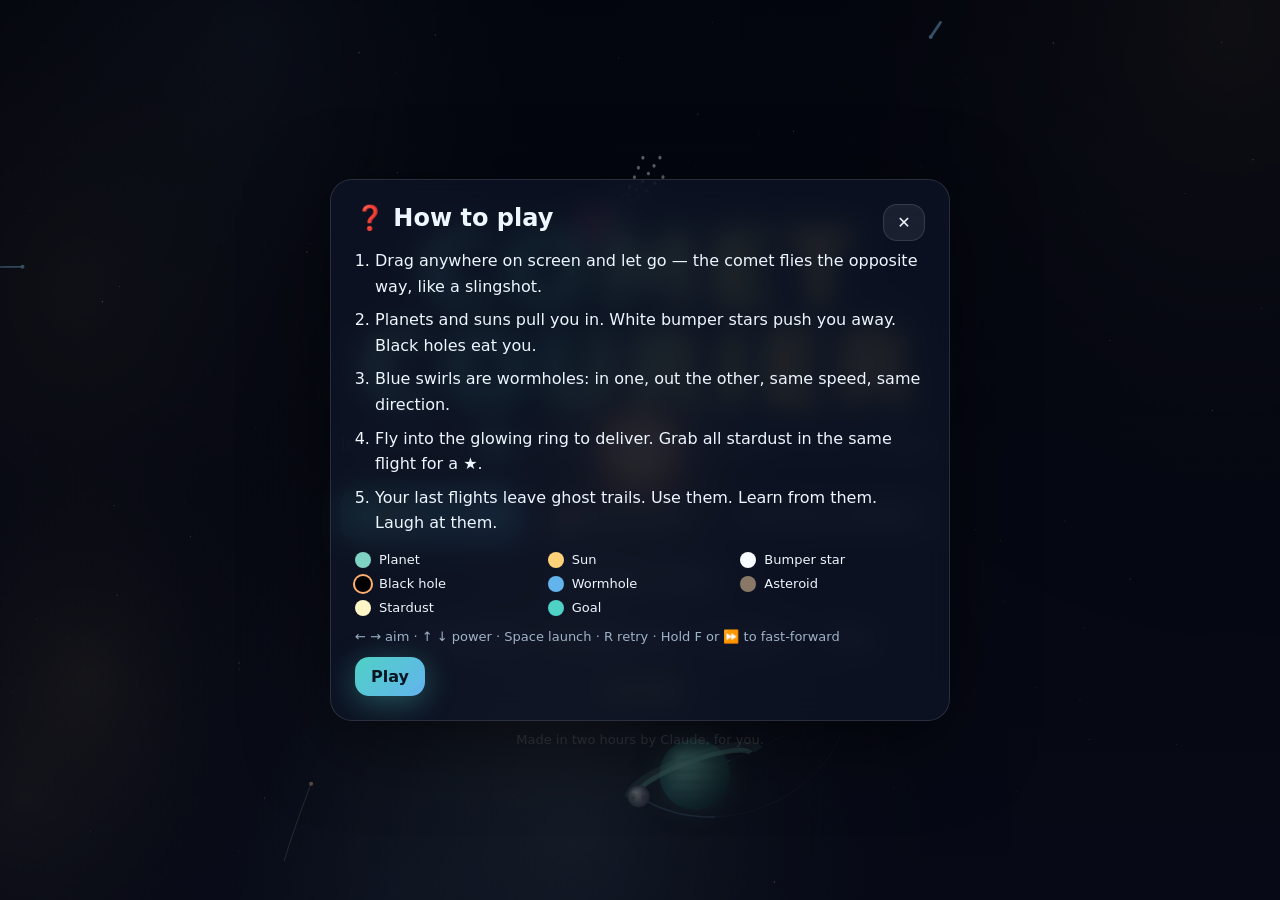
==== index.html @ e964c658 "Comet Courier: a gravity-slingshot delivery game 32 solver-verified levels across 4 worlds, a daily " ====
<!DOCTYPE html>
<html lang="en">
<head>
<meta charset="utf-8">
<meta name="viewport" content="width=device-width, initial-scale=1, viewport-fit=cover, user-scalable=no">
<meta name="theme-color" content="#0b1a2b">
<title>Comet Courier</title>
<meta name="description" content="Interplanetary parcel delivery. Slingshot a tiny comet through gravity wells, wormholes and black holes.">
<link rel="icon" href="data:image/svg+xml,%3Csvg xmlns='http://www.w3.org/2000/svg' viewBox='0 0 64 64'%3E%3Cdefs%3E%3ClinearGradient id='g' x1='0' x2='1'%3E%3Cstop offset='0' stop-color='%234fd1c5' stop-opacity='0'/%3E%3Cstop offset='1' stop-color='%23bfefff'/%3E%3C/linearGradient%3E%3C/defs%3E%3Cpath d='M4 52 L44 22 L48 28 Z' fill='url(%23g)'/%3E%3Ccircle cx='46' cy='24' r='9' fill='%23fff'/%3E%3C/svg%3E">
<link rel="stylesheet" href="css/style.css">
</head>
<body>
<canvas id="cv"></canvas>
<div id="ui">
  <div id="screen"></div>
  <div id="hud" hidden></div>
  <div id="toolbar" hidden></div>
  <div id="card" hidden></div>
  <div id="toast" hidden></div>
  <div id="badges-toast"></div>
  <div id="modal" hidden><div class="modal-box"></div></div>
</div>
<noscript>Comet Courier needs JavaScript to fly.</noscript>
<script src="js/physics.js"></script>
<script src="js/levels.js"></script>
<script src="js/i18n.js"></script>
<script src="js/store.js"></script>
<script src="js/audio.js"></script>
<script src="js/render.js"></script>
<script src="js/play.js"></script>
<script src="js/sandbox.js"></script>
<script src="js/editor.js"></script>
<script src="js/daily.js"></script>
<script src="js/main.js"></script>
</body>
</html>
---- css/style.css ----
:root {
  --a: #4fd1c5;
  --b: #f6ad55;
  --ink: #eef6ff;
  --dim: #9fb3c8;
  --glass: rgba(14, 22, 40, 0.72);
  --edge: rgba(255, 255, 255, 0.12);
  --font: ui-rounded, "SF Pro Rounded", "Nunito", "Apple SD Gothic Neo", "Noto Sans KR", "Malgun Gothic", system-ui, -apple-system, "Segoe UI", sans-serif;
}
* { box-sizing: border-box; -webkit-tap-highlight-color: transparent; }
html, body { margin: 0; height: 100%; background: #05070d; color: var(--ink); font-family: var(--font); overflow: hidden; overscroll-behavior: none; }
canvas#cv { position: fixed; inset: 0; display: block; touch-action: none; cursor: crosshair; }
#ui { position: fixed; inset: 0; pointer-events: none; }
#ui > * { pointer-events: none; }
#ui [hidden] { display: none !important; }
button, .clickable, input, select, a { pointer-events: auto; }

button {
  font: inherit; color: var(--ink); background: rgba(255, 255, 255, 0.06); border: 1px solid var(--edge);
  border-radius: 14px; padding: 10px 16px; cursor: pointer; transition: transform .12s, background .2s, border-color .2s, box-shadow .2s;
  backdrop-filter: blur(8px); -webkit-backdrop-filter: blur(8px);
}
button:hover { background: rgba(255, 255, 255, 0.12); border-color: rgba(255, 255, 255, 0.3); }
button:active { transform: scale(0.96); }
button:focus-visible { outline: 2px solid var(--a); outline-offset: 2px; }
button.primary { background: linear-gradient(135deg, var(--a), #63b3ed); color: #071422; font-weight: 800; border: none; box-shadow: 0 6px 30px rgba(79, 209, 197, 0.35); }
button.primary:hover { box-shadow: 0 8px 40px rgba(79, 209, 197, 0.55); }
button.icon { padding: 8px 12px; min-width: 42px; }
button.on { background: rgba(255, 255, 255, 0.2); border-color: var(--a); box-shadow: inset 0 0 0 1px var(--a); }

/* ---------- screens ---------- */
#screen { position: absolute; inset: 0; display: flex; align-items: center; justify-content: center; }
.title-wrap { text-align: center; padding: 24px; max-width: 760px; animation: rise .8s ease-out both; }
.logo {
  font-size: clamp(42px, 9vw, 104px); font-weight: 900; letter-spacing: 0.06em; line-height: 0.95; margin: 0;
  background: linear-gradient(100deg, #bfefff 0%, #4fd1c5 35%, #f6e05e 65%, #f6ad55 100%);
  -webkit-background-clip: text; background-clip: text; color: transparent;
  filter: drop-shadow(0 6px 30px rgba(79, 209, 197, 0.35));
}
.logo-comet { display: inline-block; font-size: clamp(36px, 6vw, 64px); animation: wobble 3s ease-in-out infinite; margin-bottom: -6px; }
.tagline { color: var(--dim); font-size: clamp(14px, 2vw, 19px); margin: 14px 0 34px; }
.menu { display: flex; flex-wrap: wrap; gap: 12px; justify-content: center; }
.menu button { min-width: 180px; font-size: 18px; padding: 14px 22px; }
.menu-small { display: flex; flex-wrap: wrap; gap: 10px; justify-content: center; margin-top: 18px; }
.menu-small button { font-size: 14px; padding: 8px 14px; }
.foot { margin-top: 26px; color: rgba(255, 255, 255, 0.4); font-size: 13px; }
.star-total { display: inline-block; margin-top: 18px; padding: 6px 14px; border-radius: 999px; background: rgba(246, 224, 94, 0.12); color: #f6e05e; font-weight: 700; }

.panel { background: var(--glass); border: 1px solid var(--edge); border-radius: 22px; backdrop-filter: blur(14px); -webkit-backdrop-filter: blur(14px); box-shadow: 0 20px 80px rgba(0, 0, 0, 0.5); }

/* world select */
.worlds { width: min(1100px, 94vw); max-height: 92vh; overflow: auto; padding: 22px; pointer-events: auto; animation: rise .5s ease-out both; }
.worlds-head { display: flex; align-items: center; gap: 14px; margin-bottom: 16px; }
.worlds-head h2 { margin: 0; flex: 1; font-size: 26px; }
.world { border-radius: 18px; padding: 16px 18px; margin-bottom: 14px; border: 1px solid var(--edge); position: relative; overflow: hidden; }
.world::before { content: ""; position: absolute; inset: 0; background: linear-gradient(110deg, var(--wa), transparent 60%); opacity: 0.16; pointer-events: none; }
.world h3 { margin: 0 0 2px; font-size: 20px; display: flex; gap: 10px; align-items: baseline; }
.world h3 small { color: var(--dim); font-weight: 500; font-size: 13px; }
.world p { margin: 0 0 12px; color: var(--dim); font-size: 14px; }
.levels { display: grid; grid-template-columns: repeat(auto-fill, minmax(118px, 1fr)); gap: 10px; }
.lvl { text-align: left; padding: 10px 12px; border-radius: 14px; display: flex; flex-direction: column; gap: 3px; min-height: 74px; }
.lvl b { font-size: 13px; color: var(--wa); }
.lvl span { font-size: 13px; line-height: 1.2; }
.lvl i { font-style: normal; letter-spacing: 2px; font-size: 13px; color: #f6e05e; }
.lvl i .off { color: rgba(255, 255, 255, 0.18); }
.lvl:disabled { opacity: 0.35; cursor: not-allowed; }
.world.locked .levels { filter: grayscale(1); opacity: 0.4; }
.lock-msg { position: absolute; right: 18px; top: 16px; font-size: 13px; color: var(--dim); }

/* ---------- HUD ---------- */
#hud { position: absolute; inset: 0; }
.hud-top { position: absolute; top: max(10px, env(safe-area-inset-top)); left: 10px; right: 10px; display: flex; align-items: center; gap: 8px; }
.hud-title { flex: 1; min-width: 0; padding: 0 8px; }
.hud-title b { display: block; font-size: 16px; white-space: nowrap; overflow: hidden; text-overflow: ellipsis; }
.hud-title small { color: var(--dim); font-size: 12px; }
.chip { pointer-events: none; padding: 7px 12px; border-radius: 999px; background: rgba(0, 0, 0, 0.35); border: 1px solid var(--edge); font-size: 14px; white-space: nowrap; }
.chip.dust { color: #fff2a8; }
.hud-bottom { position: absolute; bottom: max(14px, env(safe-area-inset-bottom)); left: 0; right: 0; text-align: center; color: rgba(255, 255, 255, 0.55); font-size: 13px; line-height: 1.6; transition: opacity .4s; }
.hud-bottom .keys { opacity: 0.7; }
@media (hover: none) { .hud-bottom .keys { display: none; } }
.ff-btn { position: absolute; right: 12px; bottom: max(14px, env(safe-area-inset-bottom)); font-size: 20px; }

/* ---------- note / win card ---------- */
#card { position: absolute; inset: 0; display: flex; align-items: center; justify-content: center; }
.note {
  pointer-events: auto; width: min(460px, 90vw); padding: 22px 24px 18px; border-radius: 18px; color: #2d2416;
  background: linear-gradient(180deg, #fff9ec, #f8ecd0); box-shadow: 0 30px 80px rgba(0, 0, 0, 0.55), inset 0 0 0 1px rgba(150, 110, 40, 0.25);
  transform: rotate(-1.2deg); animation: drop .5s cubic-bezier(.2, 1.4, .4, 1) both; position: relative;
}
.note::before { content: ""; position: absolute; inset: 8px; border: 2px dashed rgba(192, 86, 33, 0.25); border-radius: 12px; pointer-events: none; }
.note .stamp { position: absolute; right: 18px; top: 14px; width: 58px; height: 66px; border: 3px dotted #c05621; border-radius: 4px; display: grid; place-items: center; font-size: 28px; transform: rotate(6deg); background: #fff3d6; }
.note h4 { margin: 0 0 4px; font-size: 13px; letter-spacing: .08em; text-transform: uppercase; color: #9c4221; }
.note h2 { margin: 0 0 10px; font-size: 24px; padding-right: 70px; }
.note p { margin: 0 0 16px; font-size: 16px; line-height: 1.5; font-family: "Bradley Hand", "Segoe Print", "Comic Sans MS", var(--font); }
.note .sign { text-align: right; font-style: italic; color: #7b5a2e; margin-bottom: 12px; }
.note button.primary { width: 100%; }
.note .meta { display: flex; gap: 8px; margin-bottom: 14px; flex-wrap: wrap; }
.note .meta span { font-size: 12px; background: rgba(192, 86, 33, 0.1); padding: 4px 8px; border-radius: 6px; }

.win { pointer-events: auto; width: min(440px, 92vw); padding: 26px; text-align: center; animation: drop .5s cubic-bezier(.2, 1.4, .4, 1) both; }
.win h2 { margin: 0; font-size: 34px; background: linear-gradient(90deg, #f6e05e, #f6ad55); -webkit-background-clip: text; background-clip: text; color: transparent; }
.win .sub { color: var(--dim); margin: 4px 0 16px; }
.stars { display: flex; justify-content: center; gap: 14px; margin: 8px 0 14px; }
.stars .st { font-size: 50px; color: rgba(255, 255, 255, 0.12); transform: scale(0.4); opacity: 0; transition: transform .45s cubic-bezier(.2, 1.8, .4, 1), opacity .3s, color .3s; }
.stars .st.show { transform: scale(1); opacity: 1; }
.stars .st.got { color: #f6e05e; text-shadow: 0 0 24px rgba(246, 224, 94, 0.7); }
.star-list { list-style: none; padding: 0; margin: 0 0 18px; text-align: left; font-size: 14px; }
.star-list li { padding: 5px 0; color: var(--dim); }
.star-list li.got { color: var(--ink); }
.star-list li::before { content: "☆ "; color: rgba(255, 255, 255, 0.3); }
.star-list li.got::before { content: "★ "; color: #f6e05e; }
.row { display: flex; gap: 10px; justify-content: center; flex-wrap: wrap; }

/* ---------- toasts ---------- */
#toast { position: absolute; left: 50%; top: 18%; transform: translateX(-50%); padding: 12px 22px; border-radius: 999px; background: rgba(0, 0, 0, 0.55); border: 1px solid var(--edge); font-size: 18px; animation: pop .35s cubic-bezier(.2, 1.6, .4, 1) both; white-space: nowrap; }
#badges-toast { position: absolute; right: 14px; top: 70px; display: flex; flex-direction: column; gap: 8px; align-items: flex-end; }
.badge-pop { display: flex; gap: 12px; align-items: center; padding: 10px 16px 10px 12px; border-radius: 16px; background: linear-gradient(135deg, rgba(246, 224, 94, 0.2), rgba(79, 209, 197, 0.15)), var(--glass); border: 1px solid rgba(246, 224, 94, 0.4); animation: slidein .5s cubic-bezier(.2, 1.4, .4, 1) both; max-width: 320px; }
.badge-pop .ic { font-size: 30px; }
.badge-pop small { display: block; color: #f6e05e; font-size: 11px; text-transform: uppercase; letter-spacing: .08em; }
.badge-pop.out { animation: slideout .4s ease-in both; }

/* ---------- modal ---------- */
#modal { position: absolute; inset: 0; background: rgba(2, 4, 10, 0.6); display: flex; align-items: center; justify-content: center; pointer-events: auto; animation: fade .25s both; }
.modal-box { width: min(620px, 94vw); max-height: 88vh; overflow: auto; padding: 24px; }
.modal-box h2 { margin: 0 0 14px; }
.modal-box .close { float: right; }
.setting { display: flex; justify-content: space-between; align-items: center; padding: 10px 0; border-bottom: 1px solid var(--edge); }
.setting:last-of-type { border-bottom: none; }
.badge-grid { display: grid; grid-template-columns: repeat(auto-fill, minmax(170px, 1fr)); gap: 10px; }
.badge { display: flex; gap: 10px; align-items: flex-start; padding: 10px; border-radius: 14px; background: rgba(255, 255, 255, 0.04); border: 1px solid var(--edge); }
.badge .ic { font-size: 28px; filter: grayscale(1); opacity: 0.3; }
.badge.got .ic { filter: none; opacity: 1; }
.badge.got { border-color: rgba(246, 224, 94, 0.35); background: rgba(246, 224, 94, 0.06); }
.badge b { font-size: 14px; display: block; }
.badge small { color: var(--dim); font-size: 12px; line-height: 1.3; display: block; }
.stats { display: grid; grid-template-columns: repeat(auto-fill, minmax(140px, 1fr)); gap: 8px; margin-top: 16px; }
.stats div { padding: 8px 10px; border-radius: 10px; background: rgba(255, 255, 255, 0.04); font-size: 12px; color: var(--dim); }
.stats div b { display: block; font-size: 18px; color: var(--ink); }
.how ol { padding-left: 20px; line-height: 1.6; }
.how li { margin-bottom: 8px; }
.legend { display: grid; grid-template-columns: repeat(auto-fill, minmax(150px, 1fr)); gap: 8px; margin: 12px 0; font-size: 13px; }
.legend span { display: flex; gap: 8px; align-items: center; }
.legend i { width: 16px; height: 16px; border-radius: 50%; display: inline-block; flex: none; }

/* ---------- toolbar (sandbox / editor) ---------- */
#toolbar { position: absolute; left: 0; right: 0; bottom: max(10px, env(safe-area-inset-bottom)); display: flex; flex-direction: column; gap: 8px; align-items: center; padding: 0 1vw; }
#toolbar .tools { max-width: 1100px; }
.tools { display: flex; flex-wrap: wrap; gap: 6px; justify-content: center; padding: 8px; border-radius: 18px; }
.tools button { font-size: 13px; padding: 7px 10px; border-radius: 10px; }
.tools .sep { width: 1px; background: var(--edge); margin: 0 4px; }
.tb-top { position: fixed; top: max(10px, env(safe-area-inset-top)); left: 10px; right: 10px; display: flex; gap: 8px; align-items: center; pointer-events: none; }
.tb-top > * { pointer-events: auto; }
.tb-top .help { flex: 1; color: var(--dim); font-size: 13px; padding: 0 8px; pointer-events: none; }
.status { font-size: 13px; color: #f6e05e; min-height: 18px; text-shadow: 0 1px 4px #000; }
input.title-in { background: rgba(0, 0, 0, 0.3); border: 1px solid var(--edge); color: var(--ink); border-radius: 10px; padding: 8px 10px; font: inherit; font-size: 13px; width: 170px; }

.loading { font-size: 18px; color: var(--dim); animation: pulse 1.2s ease-in-out infinite; }

@keyframes rise { from { opacity: 0; transform: translateY(20px); } }
@keyframes drop { from { opacity: 0; transform: translateY(-40px) scale(0.9) rotate(-4deg); } }
@keyframes pop { from { opacity: 0; transform: translateX(-50%) scale(0.6); } }
@keyframes fade { from { opacity: 0; } }
@keyframes slidein { from { opacity: 0; transform: translateX(60px); } }
@keyframes slideout { to { opacity: 0; transform: translateX(60px); } }
@keyframes wobble { 0%, 100% { transform: translate(0, 0) rotate(0); } 50% { transform: translate(6px, -6px) rotate(8deg); } }
@keyframes pulse { 50% { opacity: 0.45; } }
@media (prefers-reduced-motion: reduce) { * { animation-duration: 0.01ms !important; } }
@media (max-width: 640px) {
  .menu button { min-width: 140px; font-size: 16px; padding: 12px 16px; }
  .hud-title small { display: none; }
  .chip { font-size: 12px; padding: 5px 9px; }
  button.icon { padding: 6px 9px; min-width: 36px; }
}
@media (max-width: 520px) {
  .hud-top [data-act=note] { display: none; }
  .hud-top .chip { font-size: 11px; padding: 4px 7px; }
  .hud-top { gap: 5px; }
}
@media (orientation: portrait) and (max-width: 700px) {
  .hud-bottom::after { content: "📱↻ Landscape is roomier"; display: block; opacity: 0.6; }
  html[lang=ko] .hud-bottom::after { content: "📱↻ 가로 모드가 더 넓어요"; }
}
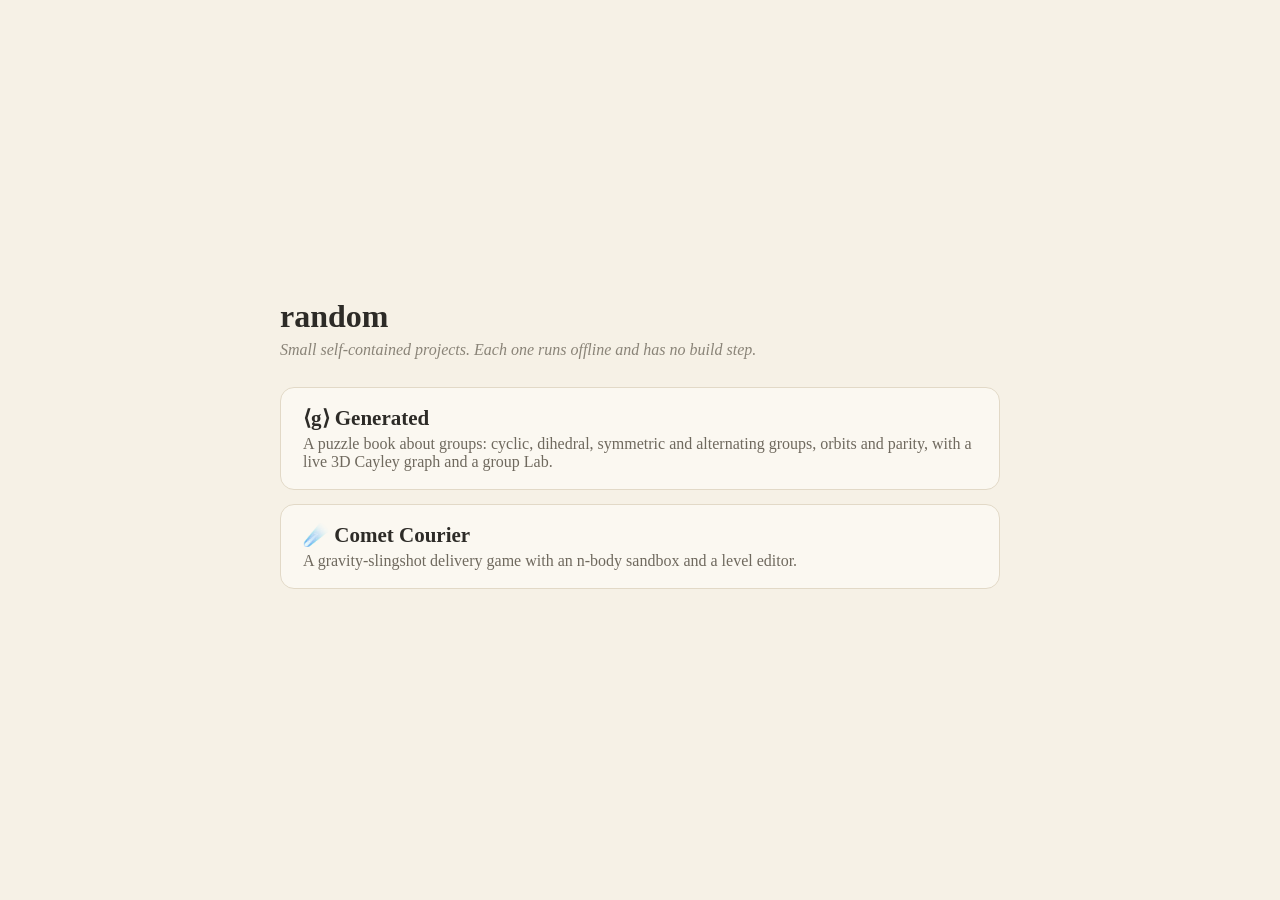
==== commit 7bcbfc78: "Move Comet Courier into its own folder; add Generated, a group-theory puzzle book Co-Authored-By: Cl" ====
--- a/index.html
+++ b/index.html
@@ -2,35 +2,24 @@
 <html lang="en">
 <head>
 <meta charset="utf-8">
-<meta name="viewport" content="width=device-width, initial-scale=1, viewport-fit=cover, user-scalable=no">
-<meta name="theme-color" content="#0b1a2b">
-<title>Comet Courier</title>
-<meta name="description" content="Interplanetary parcel delivery. Slingshot a tiny comet through gravity wells, wormholes and black holes.">
-<link rel="icon" href="data:image/svg+xml,%3Csvg xmlns='http://www.w3.org/2000/svg' viewBox='0 0 64 64'%3E%3Cdefs%3E%3ClinearGradient id='g' x1='0' x2='1'%3E%3Cstop offset='0' stop-color='%234fd1c5' stop-opacity='0'/%3E%3Cstop offset='1' stop-color='%23bfefff'/%3E%3C/linearGradient%3E%3C/defs%3E%3Cpath d='M4 52 L44 22 L48 28 Z' fill='url(%23g)'/%3E%3Ccircle cx='46' cy='24' r='9' fill='%23fff'/%3E%3C/svg%3E">
-<link rel="stylesheet" href="css/style.css">
+<meta name="viewport" content="width=device-width, initial-scale=1">
+<title>random: small projects</title>
+<style>
+  body { margin: 0; min-height: 100vh; display: grid; place-items: center; background: #f6f1e6; color: #2d2b27; font-family: "Iowan Old Style", Palatino, Georgia, serif; }
+  main { max-width: 720px; padding: 40px 24px; }
+  h1 { font-weight: 600; margin: 0 0 6px; }
+  p.sub { color: #8a8478; margin: 0 0 28px; font-style: italic; }
+  a.card { display: block; text-decoration: none; color: inherit; background: #fbf8f1; border: 1px solid #e2d9c7; border-radius: 14px; padding: 18px 22px; margin-bottom: 14px; transition: transform .12s, box-shadow .12s; }
+  a.card:hover { transform: translateY(-2px); box-shadow: 0 12px 26px -18px rgba(60,40,20,.5); }
+  a.card b { font-size: 21px; } a.card span { display: block; color: #6f695e; margin-top: 4px; }
+</style>
 </head>
 <body>
-<canvas id="cv"></canvas>
-<div id="ui">
-  <div id="screen"></div>
-  <div id="hud" hidden></div>
-  <div id="toolbar" hidden></div>
-  <div id="card" hidden></div>
-  <div id="toast" hidden></div>
-  <div id="badges-toast"></div>
-  <div id="modal" hidden><div class="modal-box"></div></div>
-</div>
-<noscript>Comet Courier needs JavaScript to fly.</noscript>
-<script src="js/physics.js"></script>
-<script src="js/levels.js"></script>
-<script src="js/i18n.js"></script>
-<script src="js/store.js"></script>
-<script src="js/audio.js"></script>
-<script src="js/render.js"></script>
-<script src="js/play.js"></script>
-<script src="js/sandbox.js"></script>
-<script src="js/editor.js"></script>
-<script src="js/daily.js"></script>
-<script src="js/main.js"></script>
+<main>
+  <h1>random</h1>
+  <p class="sub">Small self-contained projects. Each one runs offline and has no build step.</p>
+  <a class="card" href="generated/index.html"><b>⟨g⟩ Generated</b><span>A puzzle book about groups: cyclic, dihedral, symmetric and alternating groups, orbits and parity, with a live 3D Cayley graph and a group Lab.</span></a>
+  <a class="card" href="comet-courier/index.html"><b>☄️ Comet Courier</b><span>A gravity-slingshot delivery game with an n-body sandbox and a level editor.</span></a>
+</main>
 </body>
 </html>
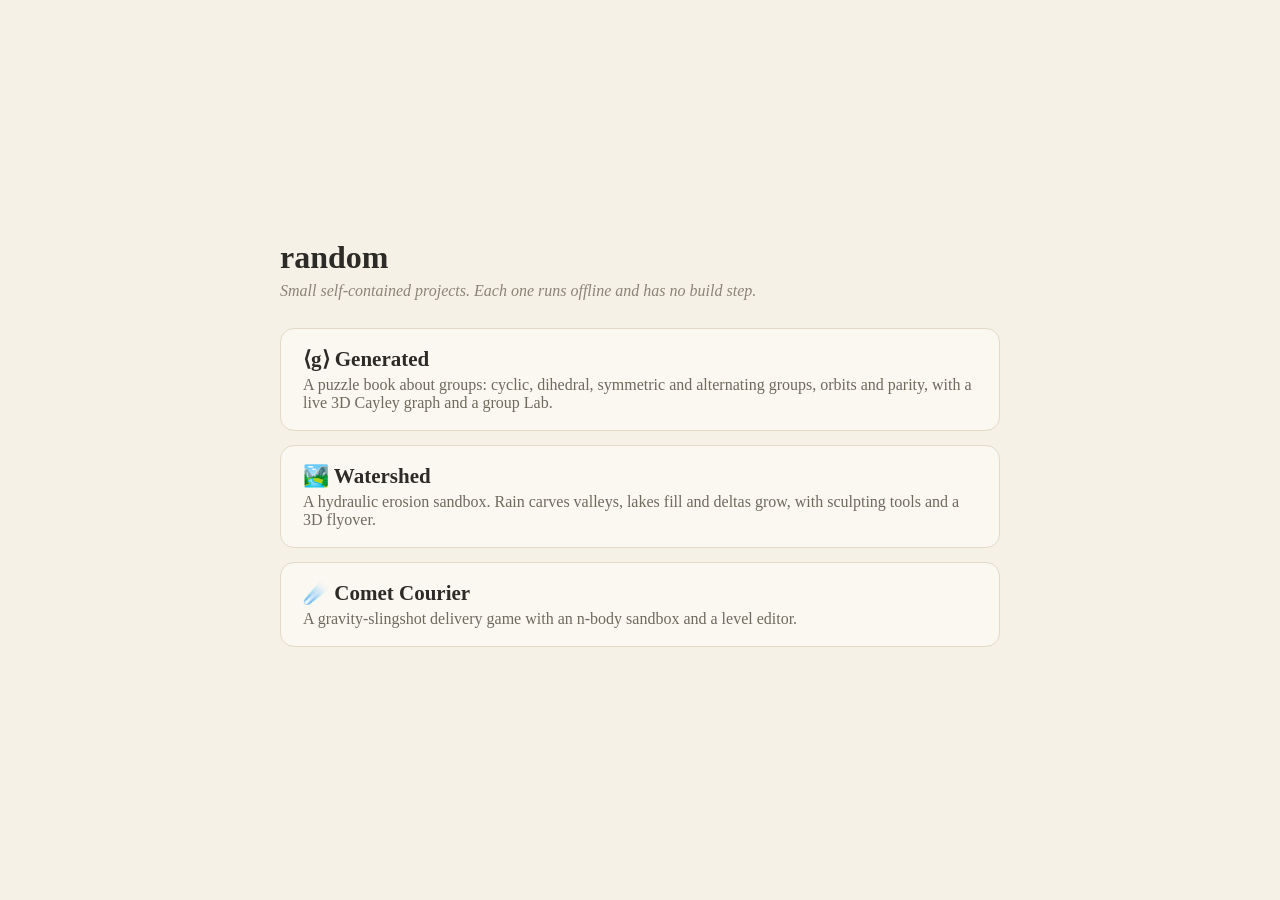
==== commit 5f332aa1: "Watershed: a hydraulic erosion sandbox Particle-based droplet erosion with deposition, deltas, scree" ====
--- a/index.html
+++ b/index.html
@@ -19,6 +19,7 @@
   <h1>random</h1>
   <p class="sub">Small self-contained projects. Each one runs offline and has no build step.</p>
   <a class="card" href="generated/index.html"><b>⟨g⟩ Generated</b><span>A puzzle book about groups: cyclic, dihedral, symmetric and alternating groups, orbits and parity, with a live 3D Cayley graph and a group Lab.</span></a>
+  <a class="card" href="watershed/index.html"><b>🏞️ Watershed</b><span>A hydraulic erosion sandbox. Rain carves valleys, lakes fill and deltas grow, with sculpting tools and a 3D flyover.</span></a>
   <a class="card" href="comet-courier/index.html"><b>☄️ Comet Courier</b><span>A gravity-slingshot delivery game with an n-body sandbox and a level editor.</span></a>
 </main>
 </body>
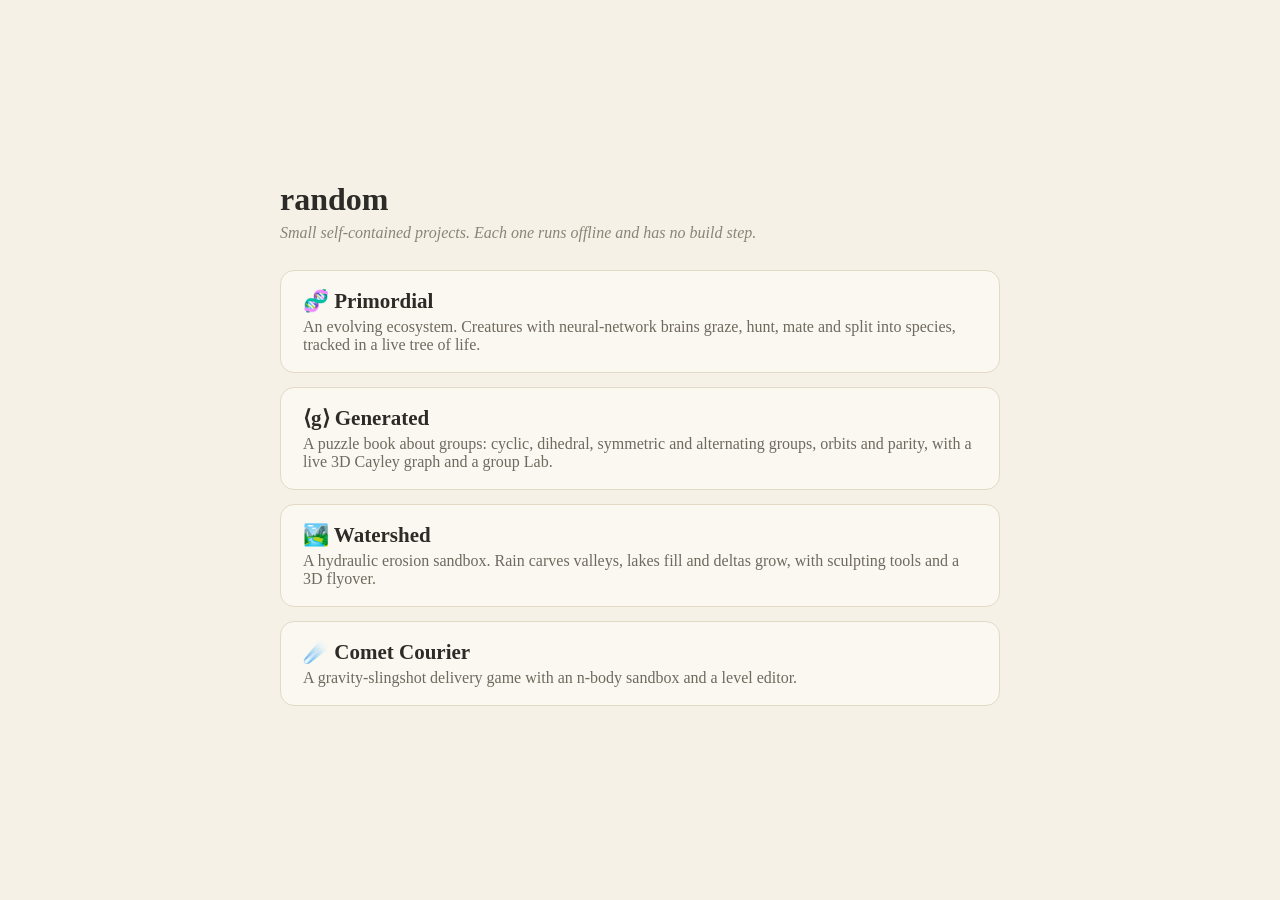
==== commit 74e06ac2: "Primordial: an evolving ecosystem with neural-network creatures and a live tree of life Creatures ca" ====
--- a/index.html
+++ b/index.html
@@ -18,6 +18,7 @@
 <main>
   <h1>random</h1>
   <p class="sub">Small self-contained projects. Each one runs offline and has no build step.</p>
+  <a class="card" href="primordial/index.html"><b>🧬 Primordial</b><span>An evolving ecosystem. Creatures with neural-network brains graze, hunt, mate and split into species, tracked in a live tree of life.</span></a>
   <a class="card" href="generated/index.html"><b>⟨g⟩ Generated</b><span>A puzzle book about groups: cyclic, dihedral, symmetric and alternating groups, orbits and parity, with a live 3D Cayley graph and a group Lab.</span></a>
   <a class="card" href="watershed/index.html"><b>🏞️ Watershed</b><span>A hydraulic erosion sandbox. Rain carves valleys, lakes fill and deltas grow, with sculpting tools and a 3D flyover.</span></a>
   <a class="card" href="comet-courier/index.html"><b>☄️ Comet Courier</b><span>A gravity-slingshot delivery game with an n-body sandbox and a level editor.</span></a>
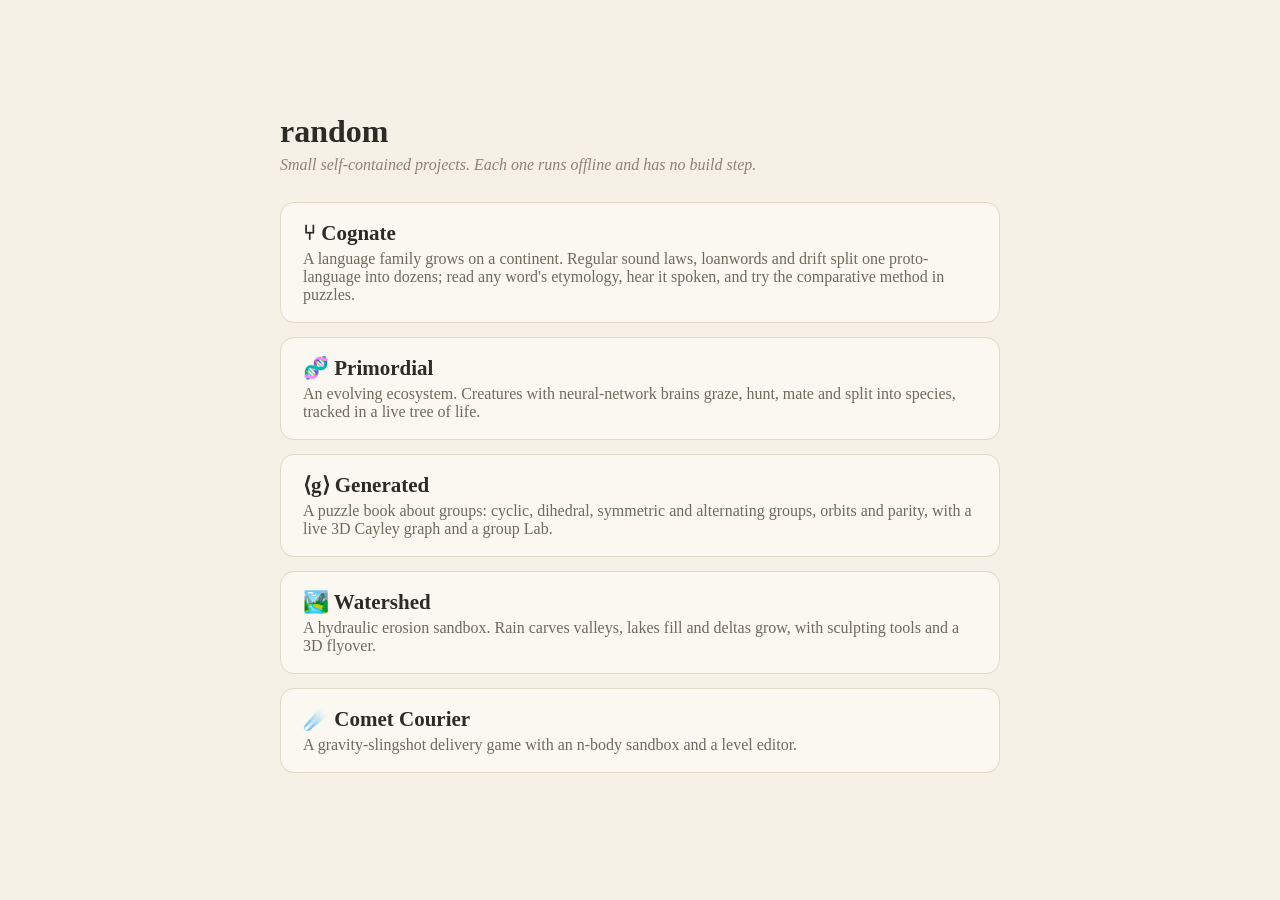
==== commit 9af27cf4: "Cognate: a language-family simulator with sound laws, etymologies, speech and puzzles A proto-langua" ====
--- a/index.html
+++ b/index.html
@@ -18,6 +18,7 @@
 <main>
   <h1>random</h1>
   <p class="sub">Small self-contained projects. Each one runs offline and has no build step.</p>
+  <a class="card" href="cognate/index.html"><b>⑂ Cognate</b><span>A language family grows on a continent. Regular sound laws, loanwords and drift split one proto-language into dozens; read any word's etymology, hear it spoken, and try the comparative method in puzzles.</span></a>
   <a class="card" href="primordial/index.html"><b>🧬 Primordial</b><span>An evolving ecosystem. Creatures with neural-network brains graze, hunt, mate and split into species, tracked in a live tree of life.</span></a>
   <a class="card" href="generated/index.html"><b>⟨g⟩ Generated</b><span>A puzzle book about groups: cyclic, dihedral, symmetric and alternating groups, orbits and parity, with a live 3D Cayley graph and a group Lab.</span></a>
   <a class="card" href="watershed/index.html"><b>🏞️ Watershed</b><span>A hydraulic erosion sandbox. Rain carves valleys, lakes fill and deltas grow, with sculpting tools and a 3D flyover.</span></a>
